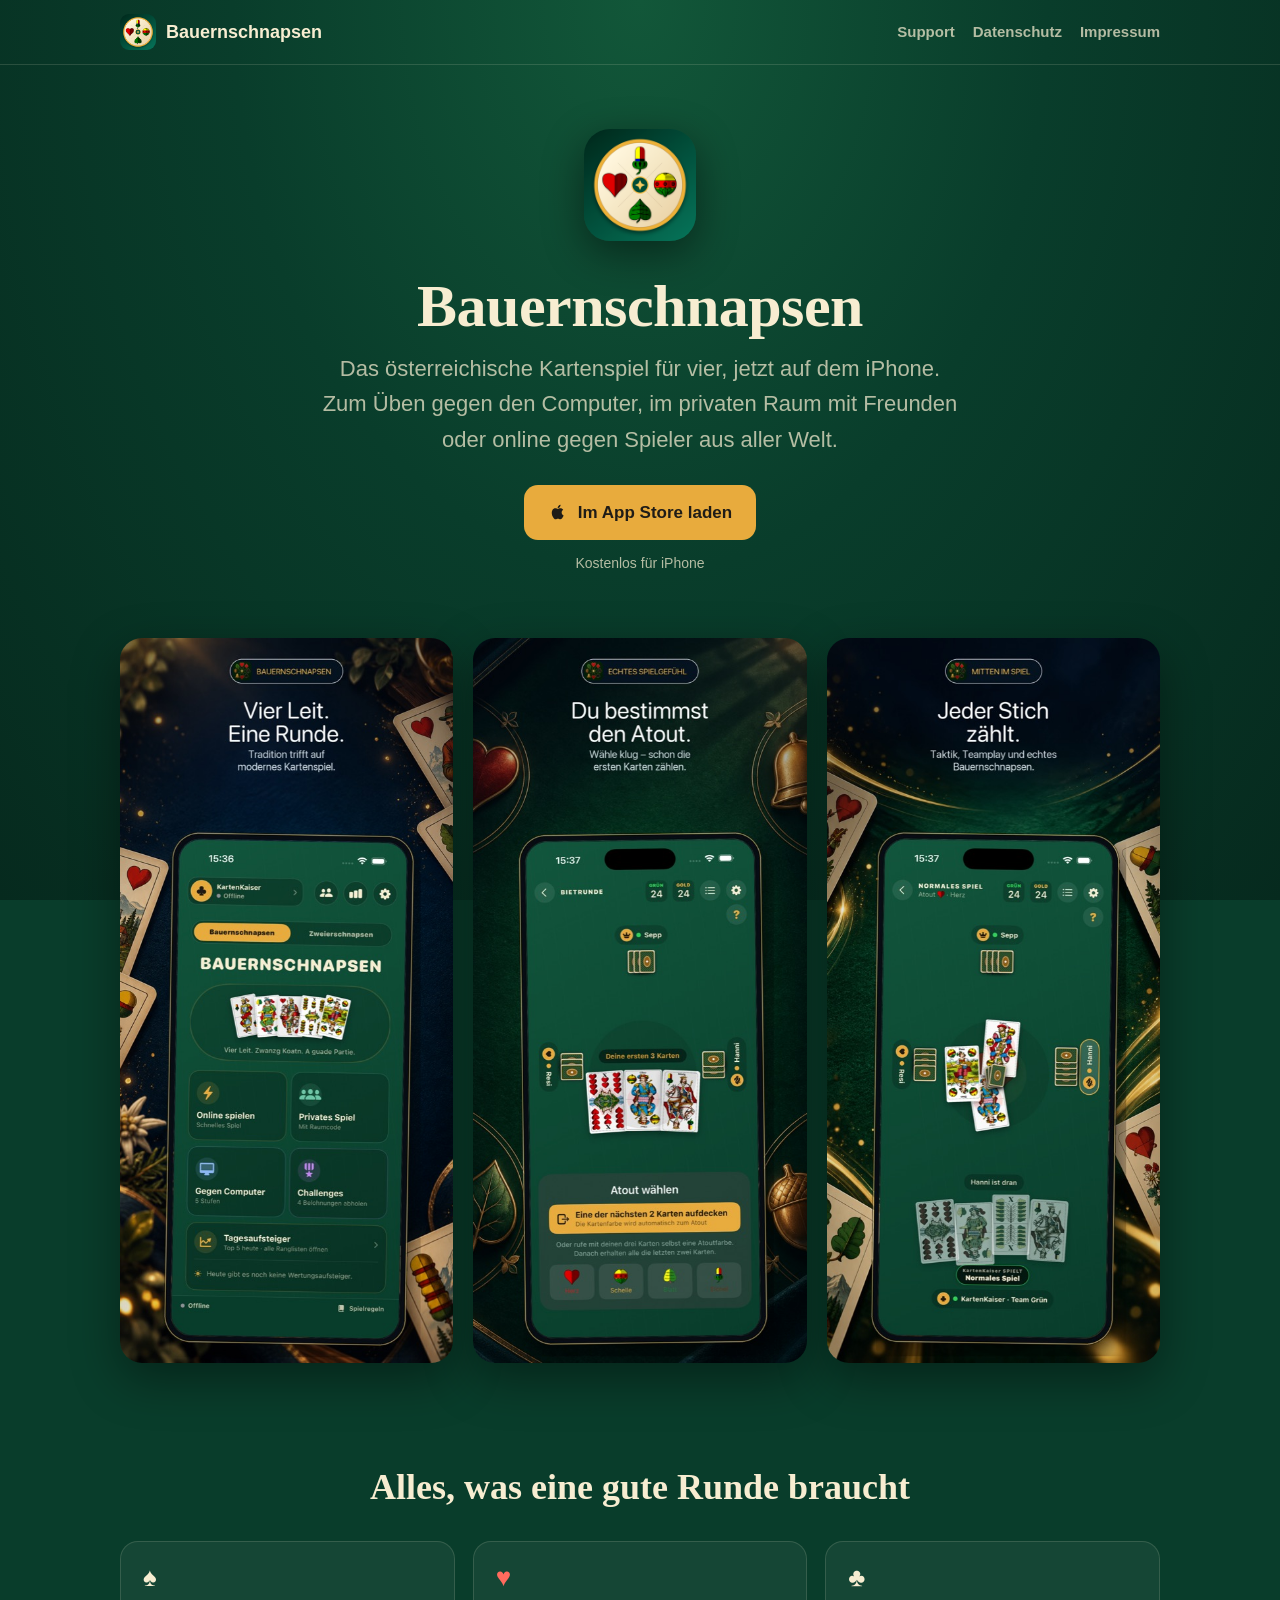
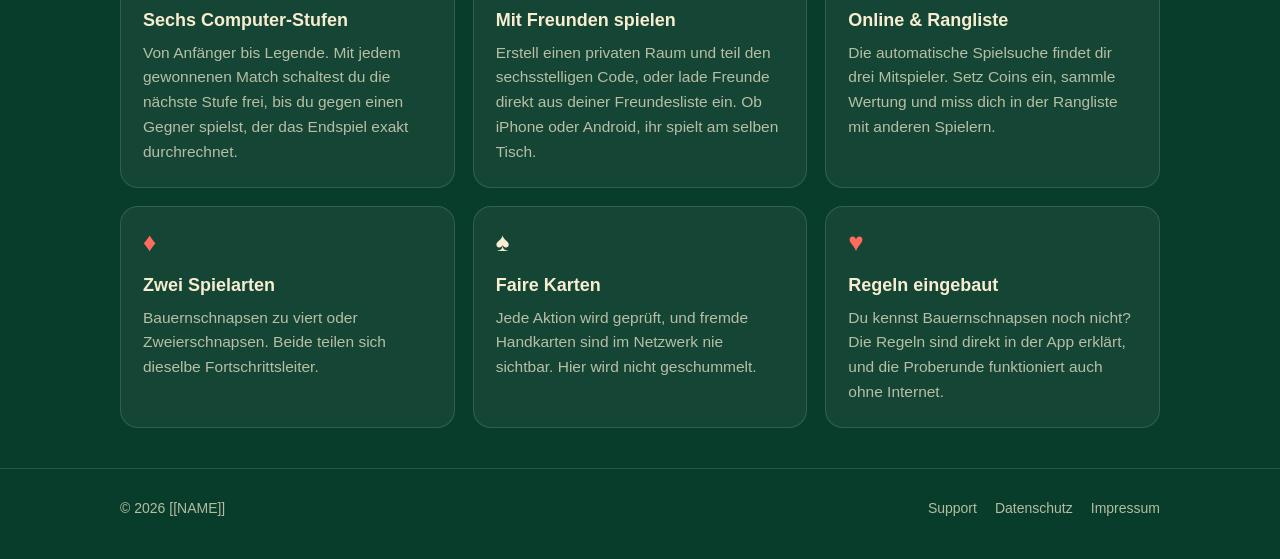
==== index.html @ 5d7edbbc "Website für Bauernschnapsen: Start, Support, Datenschutz, Impressum Co-Authored-By: Claude Opus 5.5 " ====
<!doctype html>
<html lang="de">
<head>
  <meta charset="utf-8">
  <meta name="viewport" content="width=device-width, initial-scale=1">
  <title>Bauernschnapsen</title>
  <meta name="description" content="Bauernschnapsen und Zweierschnapsen für iPhone: gegen sechs Computer-Stufen, mit Freunden im privaten Raum oder online in der Rangliste.">
  <meta name="theme-color" content="#093d2b">
  <meta property="og:title" content="Bauernschnapsen – das Kartenspiel für iPhone">
  <meta property="og:description" content="Vier leiten eine Runde. Spiel Bauernschnapsen gegen den Computer, mit Freunden oder online.">
  <meta property="og:image" content="assets/screen-1.jpg">
  <link rel="icon" href="assets/icon.png">
  <link rel="apple-touch-icon" href="assets/apple-touch-icon.png">
  <link rel="stylesheet" href="style.css">
</head>
<body>
  <header class="site-header">
    <div class="wrap">
      <a class="brand" href="./"><img src="assets/icon.png" alt="">Bauernschnapsen</a>
      <nav class="nav">
        <a href="support/">Support</a>
        <a href="datenschutz/">Datenschutz</a>
        <a href="impressum/">Impressum</a>
      </nav>
    </div>
  </header>

  <main>
    <div class="hero wrap">
      <img class="app-icon" src="assets/icon.png" alt="App-Icon von Bauernschnapsen">
      <h1>Bauernschnapsen</h1>
      <p class="tagline">Das österreichische Kartenspiel für vier, jetzt auf dem iPhone. Zum Üben gegen den Computer, im privaten Raum mit Freunden oder online gegen Spieler aus aller Welt.</p>
      <a class="btn" href="[[APP_STORE_LINK]]">
        <svg viewBox="0 0 24 24" fill="currentColor" aria-hidden="true"><path d="M16.37 12.6c-.02-2.2 1.8-3.26 1.88-3.31-1.03-1.5-2.62-1.7-3.19-1.73-1.36-.14-2.65.8-3.34.8-.69 0-1.75-.78-2.88-.76-1.48.02-2.85.86-3.61 2.19-1.54 2.67-.39 6.63 1.11 8.8.73 1.06 1.61 2.25 2.75 2.2 1.1-.04 1.52-.71 2.86-.71 1.33 0 1.71.71 2.88.69 1.19-.02 1.94-1.08 2.67-2.14.84-1.23 1.19-2.42 1.21-2.48-.03-.01-2.32-.89-2.34-3.55zM14.17 6.13c.61-.74 1.02-1.76.91-2.78-.88.04-1.94.59-2.57 1.32-.56.65-1.06 1.69-.93 2.69.98.08 1.98-.5 2.59-1.23z"/></svg>
        Im App Store laden
      </a>
      <span class="btn-note">Kostenlos für iPhone</span>
    </div>

    <div class="wrap">
      <div class="screens">
        <img src="assets/screen-1.jpg" width="1100" height="2390" alt="Spieltisch mit vier Spielern während einer Runde Bauernschnapsen" loading="lazy">
        <img src="assets/screen-2.jpg" width="1100" height="2390" alt="Auswahl der Trumpffarbe (Atout)" loading="lazy">
        <img src="assets/screen-3.jpg" width="1100" height="2390" alt="Stichübersicht mit Punkten" loading="lazy">
      </div>
    </div>

    <section>
      <div class="wrap">
        <h2 class="section-title">Alles, was eine gute Runde braucht</h2>
        <div class="features">
          <div class="feature">
            <span class="suit">♠</span>
            <h3>Sechs Computer-Stufen</h3>
            <p>Von Anfänger bis Legende. Mit jedem gewonnenen Match schaltest du die nächste Stufe frei, bis du gegen einen Gegner spielst, der das Endspiel exakt durchrechnet.</p>
          </div>
          <div class="feature">
            <span class="suit red">♥</span>
            <h3>Mit Freunden spielen</h3>
            <p>Erstell einen privaten Raum und teil den sechsstelligen Code, oder lade Freunde direkt aus deiner Freundesliste ein. Ob iPhone oder Android, ihr spielt am selben Tisch.</p>
          </div>
          <div class="feature">
            <span class="suit">♣</span>
            <h3>Online & Rangliste</h3>
            <p>Die automatische Spielsuche findet dir drei Mitspieler. Setz Coins ein, sammle Wertung und miss dich in der Rangliste mit anderen Spielern.</p>
          </div>
          <div class="feature">
            <span class="suit red">♦</span>
            <h3>Zwei Spielarten</h3>
            <p>Bauernschnapsen zu viert oder Zweierschnapsen. Beide teilen sich dieselbe Fortschrittsleiter.</p>
          </div>
          <div class="feature">
            <span class="suit">♠</span>
            <h3>Faire Karten</h3>
            <p>Jede Aktion wird geprüft, und fremde Handkarten sind im Netzwerk nie sichtbar. Hier wird nicht geschummelt.</p>
          </div>
          <div class="feature">
            <span class="suit red">♥</span>
            <h3>Regeln eingebaut</h3>
            <p>Du kennst Bauernschnapsen noch nicht? Die Regeln sind direkt in der App erklärt, und die Proberunde funktioniert auch ohne Internet.</p>
          </div>
        </div>
      </div>
    </section>
  </main>

  <footer class="site-footer">
    <div class="wrap">
      <span>© 2026 [[NAME]]</span>
      <nav>
        <a href="support/">Support</a>
        <a href="datenschutz/">Datenschutz</a>
        <a href="impressum/">Impressum</a>
      </nav>
    </div>
  </footer>
</body>
</html>
---- style.css ----
:root {
  --felt: #093d2b;
  --felt-light: #125739;
  --felt-deep: #062a1e;
  --cream: #f7edd1;
  --cream-soft: rgba(247, 237, 209, 0.72);
  --gold: #e8ab3d;
  --ink: #1f1c17;
  --red: #c7211f;
  --line: rgba(247, 237, 209, 0.14);
  --card: rgba(255, 255, 255, 0.05);
  --radius: 18px;
  --max: 1080px;
}

* { box-sizing: border-box; }

html { -webkit-text-size-adjust: 100%; }

body {
  margin: 0;
  background: radial-gradient(ellipse at top, var(--felt-light) 0%, var(--felt) 45%, var(--felt-deep) 100%) fixed;
  background-color: var(--felt);
  color: var(--cream);
  font-family: -apple-system, BlinkMacSystemFont, "SF Pro Text", "Segoe UI", Roboto, Helvetica, Arial, sans-serif;
  font-size: 17px;
  line-height: 1.6;
}

a { color: var(--gold); text-underline-offset: 3px; }
a:hover { color: #f3c46a; }

.wrap { max-width: var(--max); margin: 0 auto; padding: 0 20px; }

/* Header */
.site-header { border-bottom: 1px solid var(--line); }
.site-header .wrap {
  display: flex; align-items: center; justify-content: space-between;
  gap: 16px; padding-top: 14px; padding-bottom: 14px; flex-wrap: wrap;
}
.brand {
  display: flex; align-items: center; gap: 10px;
  color: var(--cream); text-decoration: none; font-weight: 700; font-size: 18px;
}
.brand img { width: 36px; height: 36px; border-radius: 9px; }
.nav { display: flex; gap: 18px; flex-wrap: wrap; }
.nav a { color: var(--cream-soft); text-decoration: none; font-weight: 600; font-size: 15px; }
.nav a:hover, .nav a[aria-current="page"] { color: var(--gold); }

/* Hero */
.hero { padding: 64px 0 40px; text-align: center; }
.hero .app-icon {
  width: 112px; height: 112px; border-radius: 26px;
  box-shadow: 0 12px 40px rgba(0, 0, 0, 0.45);
}
.hero h1 {
  font-family: Georgia, "Times New Roman", serif;
  font-size: clamp(36px, 7vw, 60px); line-height: 1.1;
  margin: 24px 0 12px; letter-spacing: -0.5px;
}
.hero .tagline { font-size: clamp(18px, 2.6vw, 22px); color: var(--cream-soft); max-width: 640px; margin: 0 auto 28px; }
.eyebrow {
  display: inline-block; color: var(--gold); font-weight: 700; font-size: 13px;
  letter-spacing: 1.6px; text-transform: uppercase;
}

.btn {
  display: inline-flex; align-items: center; gap: 10px;
  background: var(--gold); color: var(--ink); text-decoration: none;
  font-weight: 700; padding: 14px 24px; border-radius: 14px;
}
.btn:hover { background: #f3c46a; color: var(--ink); }
.btn svg { width: 20px; height: 20px; }
.btn-note { display: block; margin-top: 12px; font-size: 14px; color: var(--cream-soft); }

/* Screenshots */
.screens {
  display: grid; grid-template-columns: repeat(3, 1fr); gap: 20px;
  padding: 24px 0 56px;
}
.screens img {
  width: 100%; height: auto; display: block;
  border-radius: 22px; box-shadow: 0 16px 48px rgba(0, 0, 0, 0.4);
}

/* Features */
section { padding: 40px 0; }
.section-title {
  font-family: Georgia, "Times New Roman", serif;
  font-size: clamp(26px, 4vw, 36px); margin: 0 0 24px; text-align: center;
}
.features { display: grid; grid-template-columns: repeat(3, 1fr); gap: 18px; }
.feature {
  background: var(--card); border: 1px solid var(--line);
  border-radius: var(--radius); padding: 22px;
}
.feature .suit { font-size: 26px; line-height: 1; }
.feature .suit.red { color: #ff6b5e; }
.feature h3 { margin: 12px 0 6px; font-size: 18px; }
.feature p { margin: 0; color: var(--cream-soft); font-size: 15.5px; }

/* Content pages */
.page { padding: 48px 0 64px; }
.page .wrap { max-width: 760px; }
.page h1 {
  font-family: Georgia, "Times New Roman", serif;
  font-size: clamp(32px, 6vw, 44px); line-height: 1.15; margin: 8px 0 12px;
}
.page h2 { font-size: 22px; margin: 40px 0 10px; color: var(--gold); }
.page h3 { font-size: 18px; margin: 24px 0 6px; }
.page p, .page li { color: rgba(247, 237, 209, 0.88); }
.page ul { padding-left: 22px; }
.lead { font-size: 19px; color: var(--cream-soft); }
.meta { font-size: 14px; color: var(--cream-soft); }

.contact-card {
  background: var(--card); border: 1px solid var(--line); border-radius: var(--radius);
  padding: 24px; margin: 28px 0;
}
.contact-card h2 { margin-top: 0; }
.contact-card .btn { margin-top: 8px; }

details {
  background: var(--card); border: 1px solid var(--line); border-radius: 14px;
  padding: 0 20px; margin: 10px 0;
}
details[open] { padding-bottom: 14px; }
summary {
  cursor: pointer; font-weight: 700; padding: 16px 0; list-style: none;
  display: flex; justify-content: space-between; gap: 12px;
}
summary::-webkit-details-marker { display: none; }
summary::after { content: "+"; color: var(--gold); font-size: 22px; line-height: 1; }
details[open] summary::after { content: "–"; }
details p { margin: 0 0 10px; }

table { width: 100%; border-collapse: collapse; font-size: 15px; margin: 12px 0; }
th, td { text-align: left; vertical-align: top; padding: 10px 8px; border-bottom: 1px solid var(--line); }
th { color: var(--gold); font-weight: 700; }
.table-scroll { overflow-x: auto; }

/* Footer */
.site-footer { border-top: 1px solid var(--line); padding: 28px 0 40px; font-size: 14px; color: var(--cream-soft); }
.site-footer .wrap { display: flex; justify-content: space-between; gap: 16px; flex-wrap: wrap; }
.site-footer nav { display: flex; gap: 18px; flex-wrap: wrap; }
.site-footer a { color: var(--cream-soft); text-decoration: none; }
.site-footer a:hover { color: var(--gold); }

@media (max-width: 760px) {
  body { font-size: 16px; }
  .wrap { padding: 0 16px; }
  .hero { padding: 44px 0 28px; }
  .screens {
    grid-template-columns: repeat(3, 72%); overflow-x: auto;
    scroll-snap-type: x mandatory; padding-bottom: 36px;
  }
  .screens img { scroll-snap-align: center; }
  .features { grid-template-columns: 1fr; }
  .nav { gap: 14px; }
}
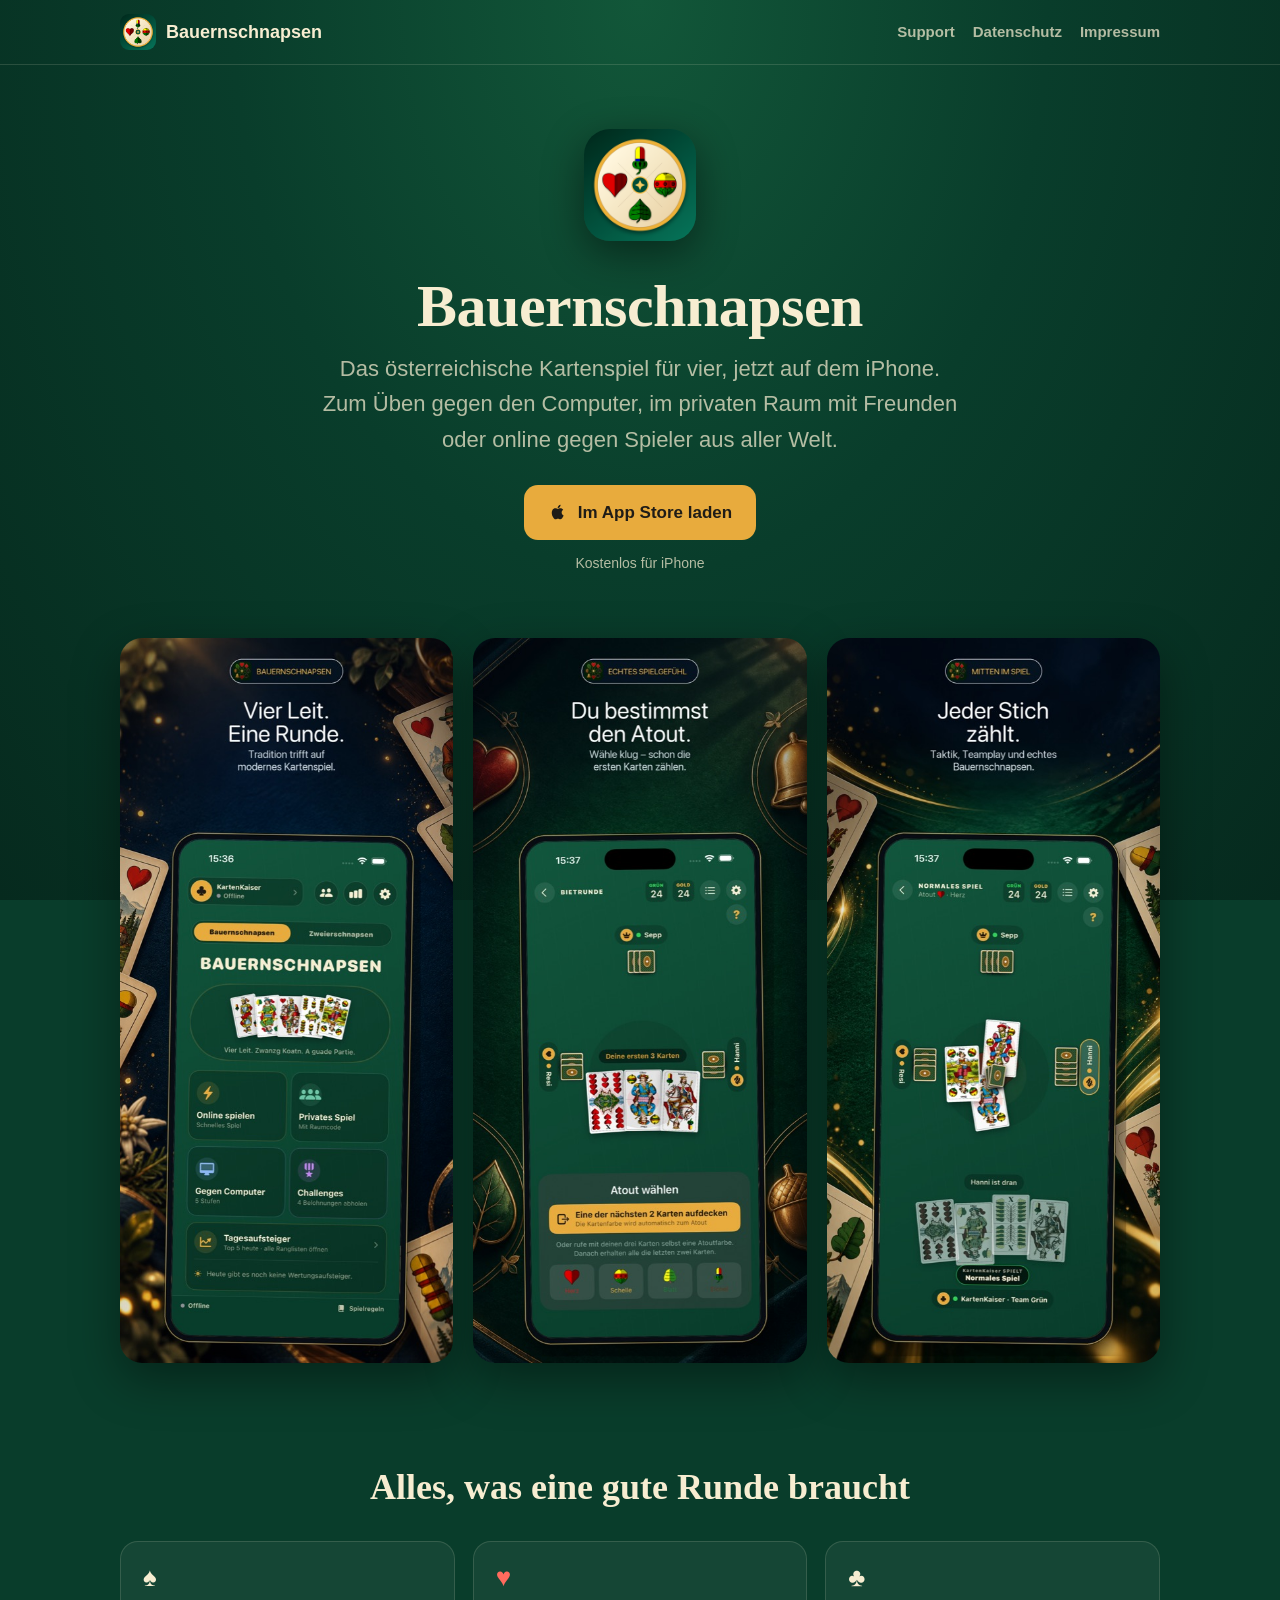
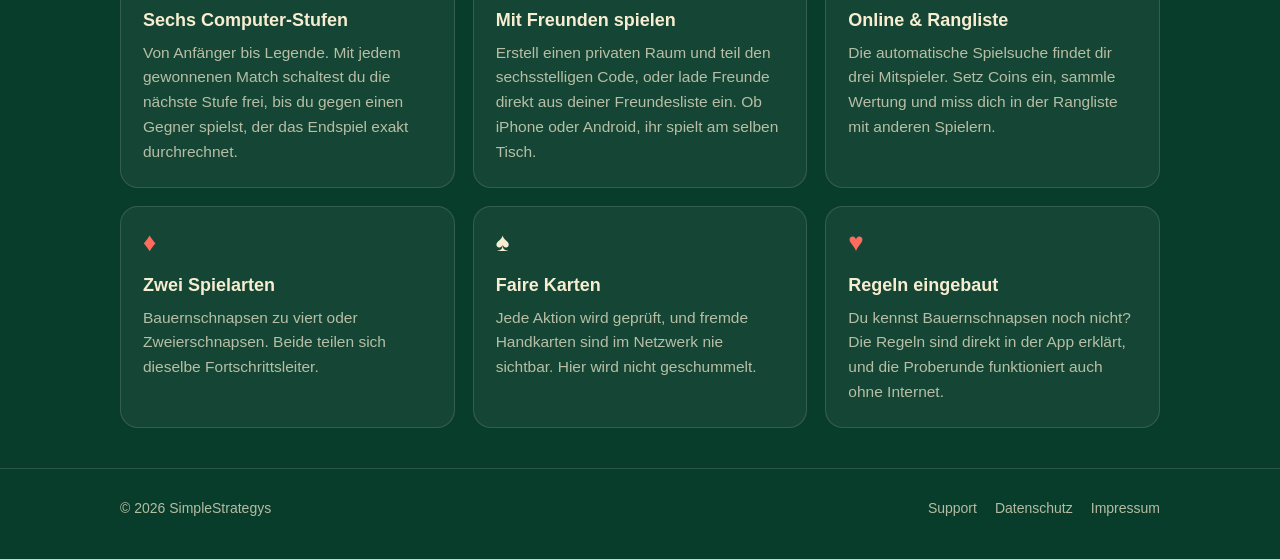
==== commit d2dcb4ef: "Geräte-FAQ entfernt, App-Tracking-Abfrage ergänzt Co-Authored-By: Claude Opus 5.5 <noreply@anthropic" ====
--- a/index.html
+++ b/index.html
@@ -86,7 +86,7 @@
 
   <footer class="site-footer">
     <div class="wrap">
-      <span>© 2026 [[NAME]]</span>
+      <span>© 2026 SimpleStrategys</span>
       <nav>
         <a href="support/">Support</a>
         <a href="datenschutz/">Datenschutz</a>
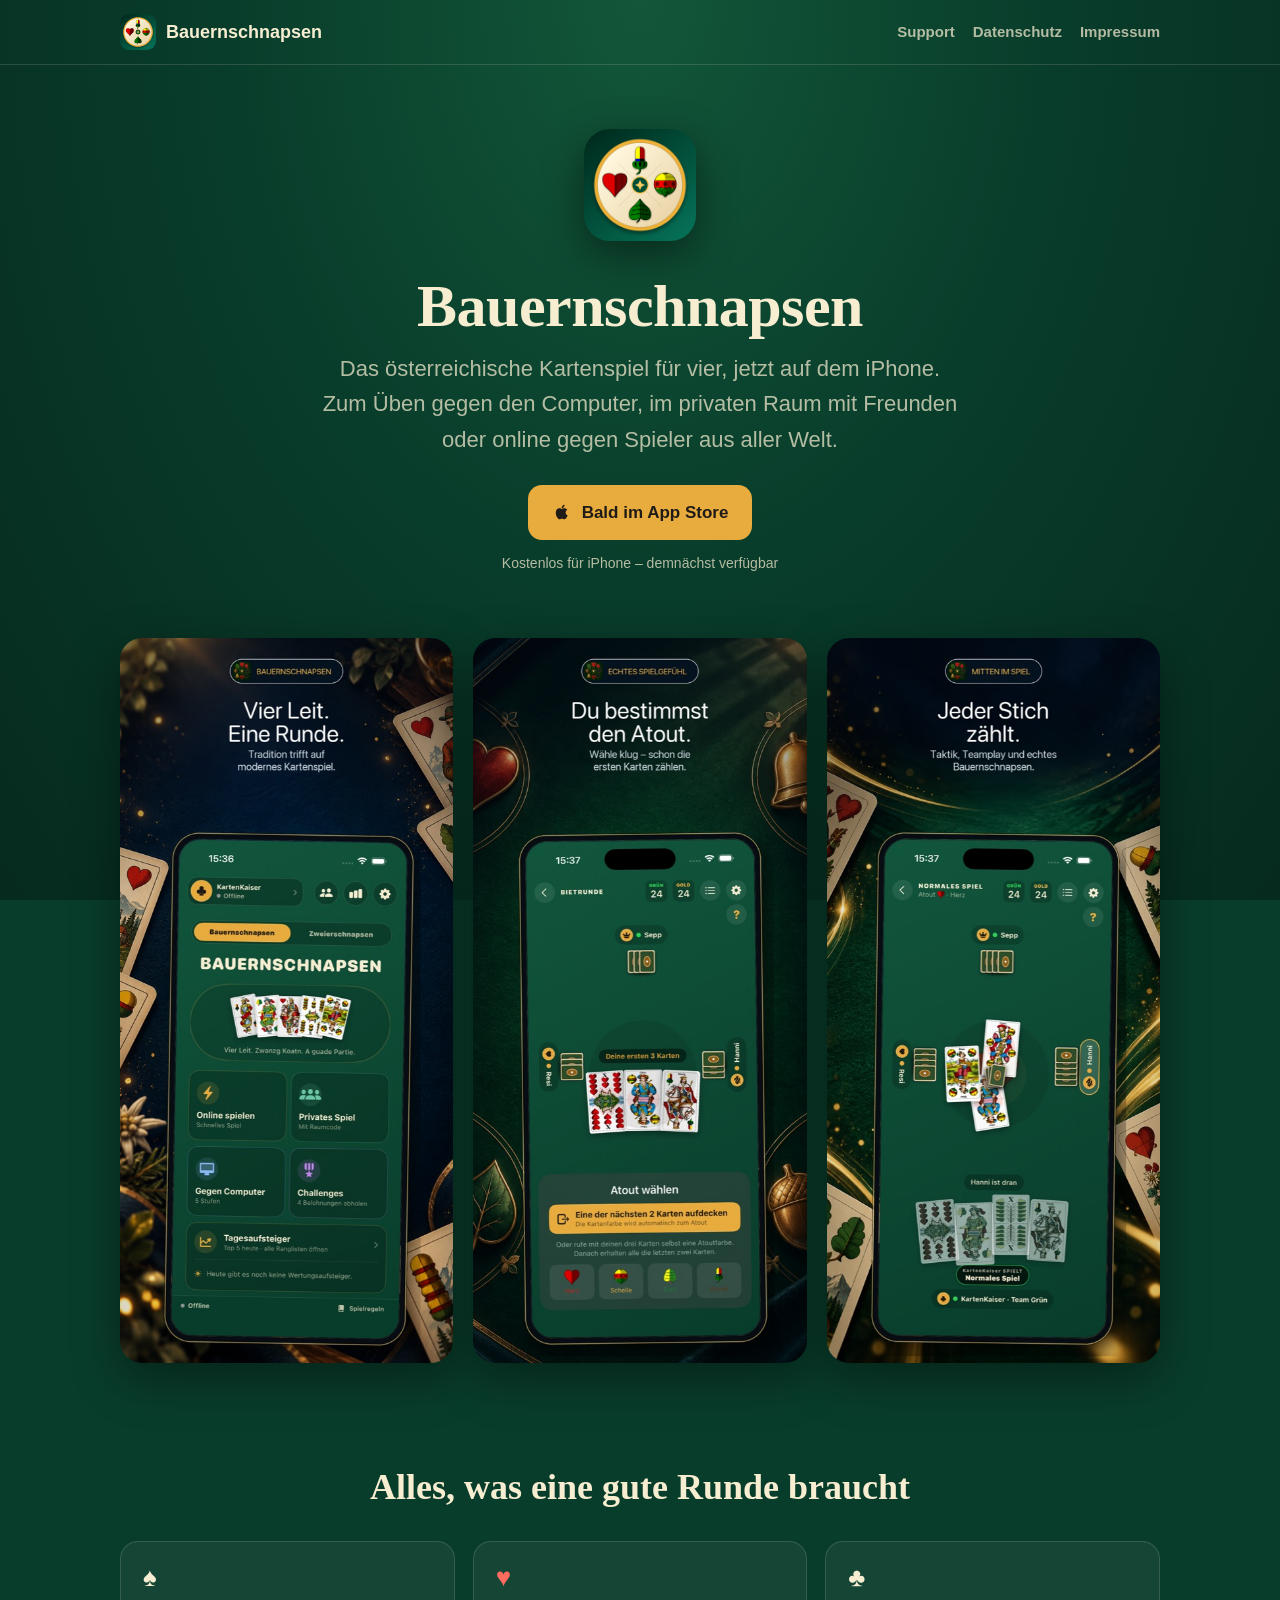
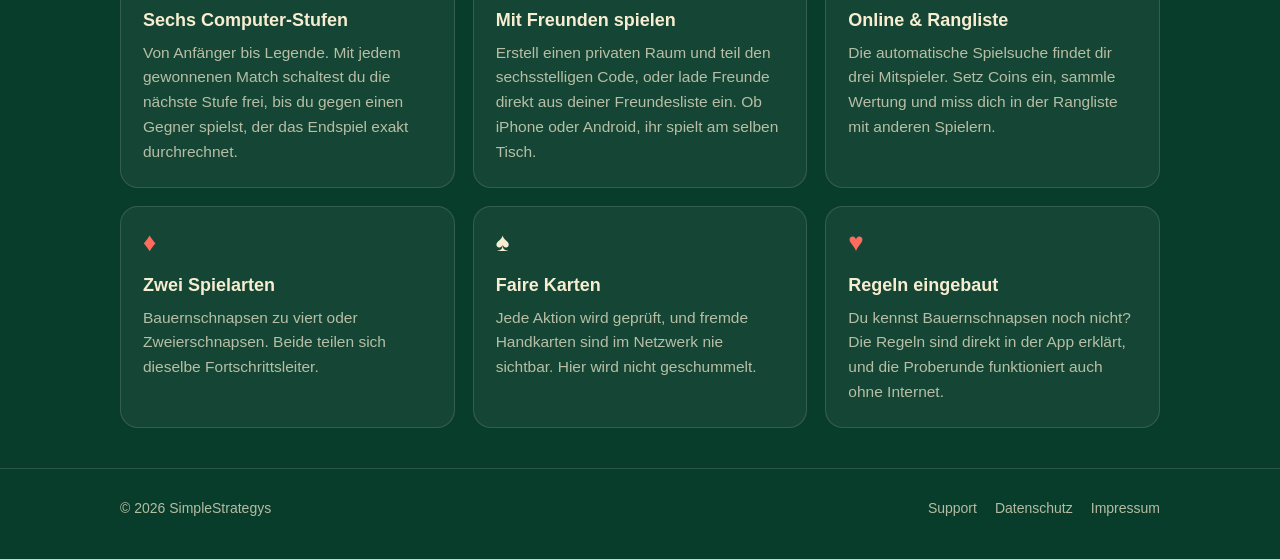
==== commit 19a6c18f: "App-Store-Button bis zum Release als Hinweis Co-Authored-By: Claude Opus 5.5 <noreply@anthropic.com>" ====
--- a/index.html
+++ b/index.html
@@ -30,11 +30,11 @@
       <img class="app-icon" src="assets/icon.png" alt="App-Icon von Bauernschnapsen">
       <h1>Bauernschnapsen</h1>
       <p class="tagline">Das österreichische Kartenspiel für vier, jetzt auf dem iPhone. Zum Üben gegen den Computer, im privaten Raum mit Freunden oder online gegen Spieler aus aller Welt.</p>
-      <a class="btn" href="[[APP_STORE_LINK]]">
+      <span class="btn">
         <svg viewBox="0 0 24 24" fill="currentColor" aria-hidden="true"><path d="M16.37 12.6c-.02-2.2 1.8-3.26 1.88-3.31-1.03-1.5-2.62-1.7-3.19-1.73-1.36-.14-2.65.8-3.34.8-.69 0-1.75-.78-2.88-.76-1.48.02-2.85.86-3.61 2.19-1.54 2.67-.39 6.63 1.11 8.8.73 1.06 1.61 2.25 2.75 2.2 1.1-.04 1.52-.71 2.86-.71 1.33 0 1.71.71 2.88.69 1.19-.02 1.94-1.08 2.67-2.14.84-1.23 1.19-2.42 1.21-2.48-.03-.01-2.32-.89-2.34-3.55zM14.17 6.13c.61-.74 1.02-1.76.91-2.78-.88.04-1.94.59-2.57 1.32-.56.65-1.06 1.69-.93 2.69.98.08 1.98-.5 2.59-1.23z"/></svg>
-        Im App Store laden
-      </a>
-      <span class="btn-note">Kostenlos für iPhone</span>
+        Bald im App Store
+      </span>
+      <span class="btn-note">Kostenlos für iPhone – demnächst verfügbar</span>
     </div>
 
     <div class="wrap">
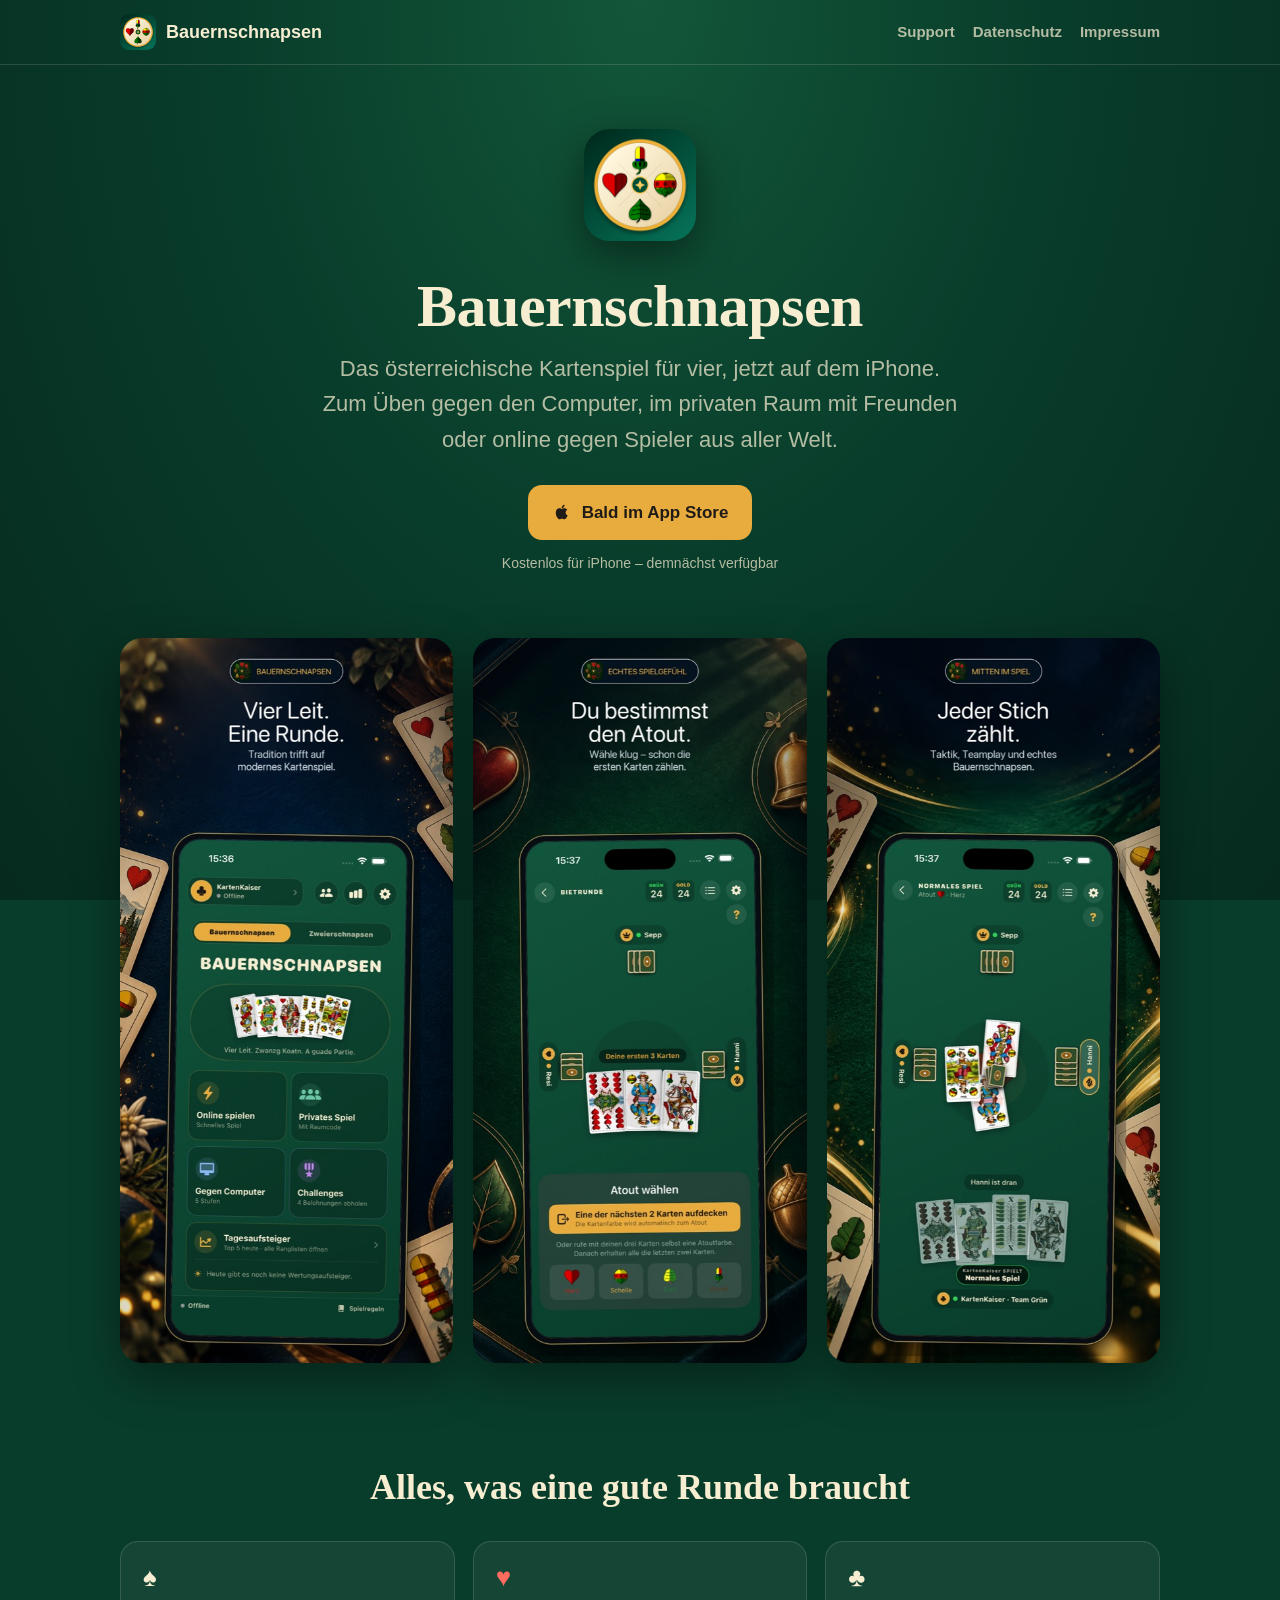
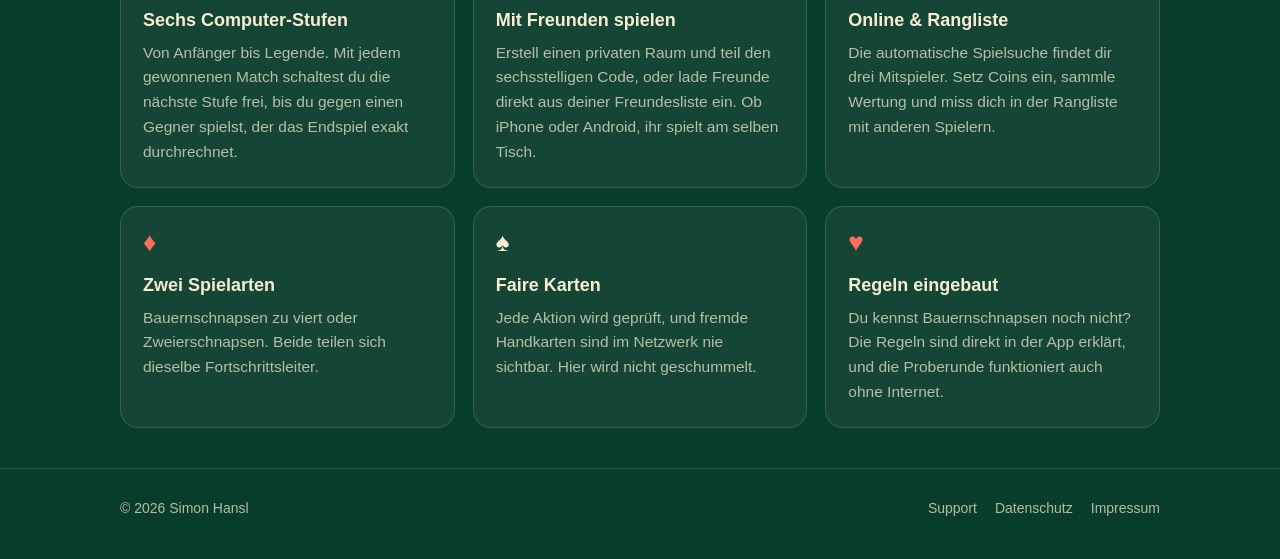
==== commit b83343f4: "Footer-Name Simon Hansl, Button „Bald im App Store“ Co-Authored-By: Claude Opus 5.5 <noreply@anthrop" ====
--- a/index.html
+++ b/index.html
@@ -86,7 +86,7 @@
 
   <footer class="site-footer">
     <div class="wrap">
-      <span>© 2026 SimpleStrategys</span>
+      <span>© 2026 Simon Hansl</span>
       <nav>
         <a href="support/">Support</a>
         <a href="datenschutz/">Datenschutz</a>
